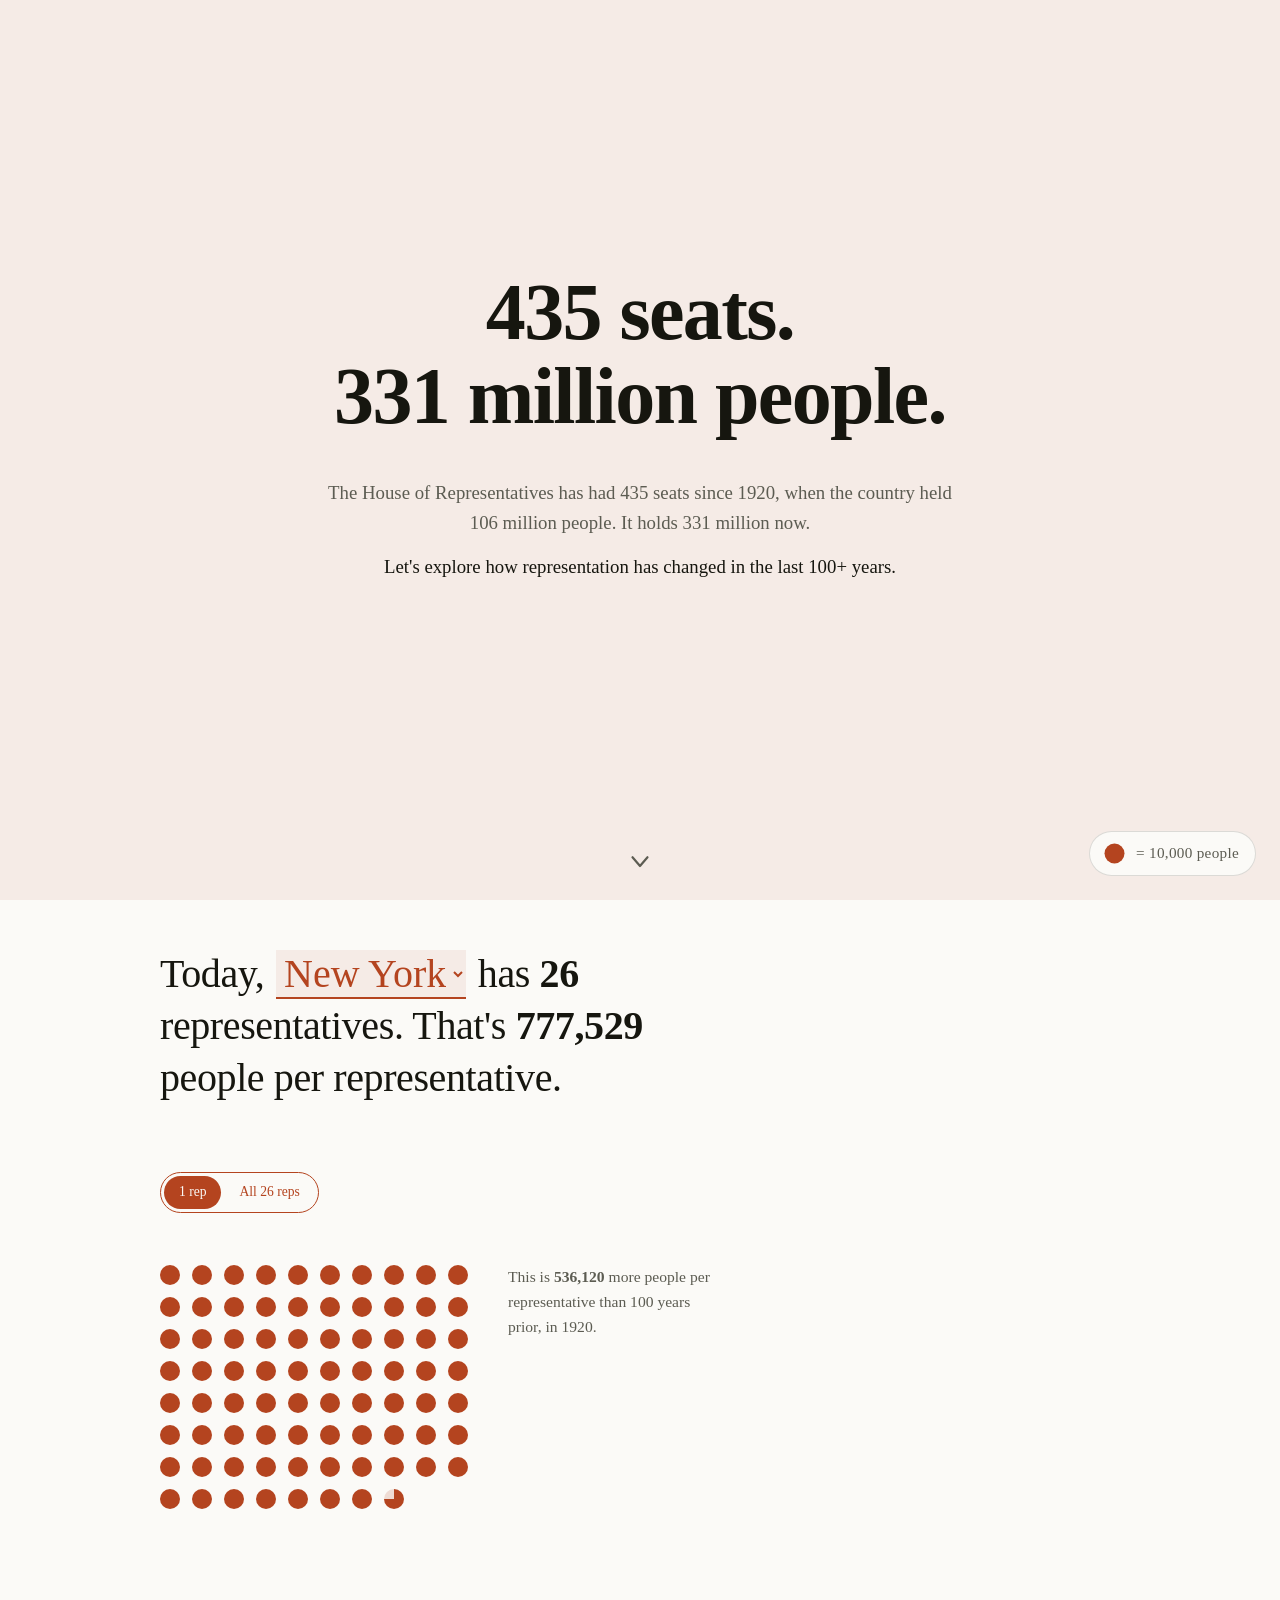
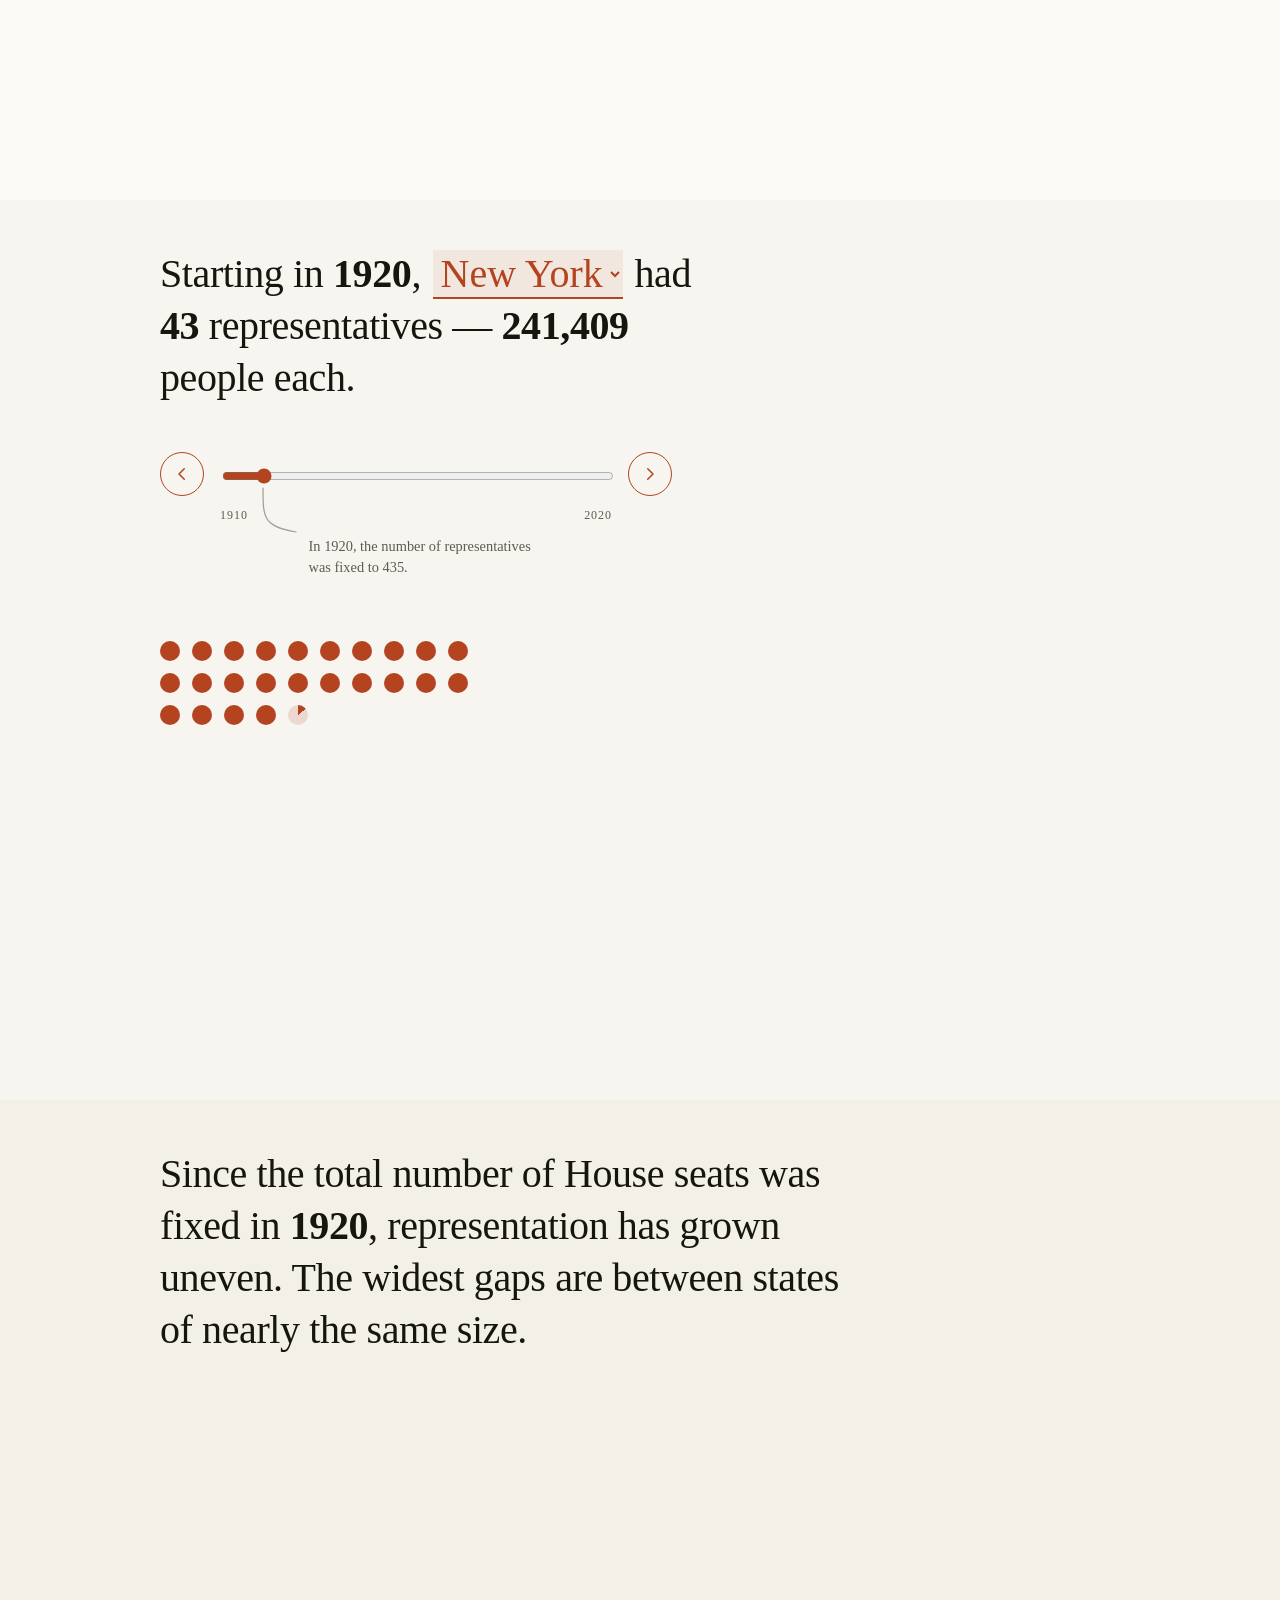
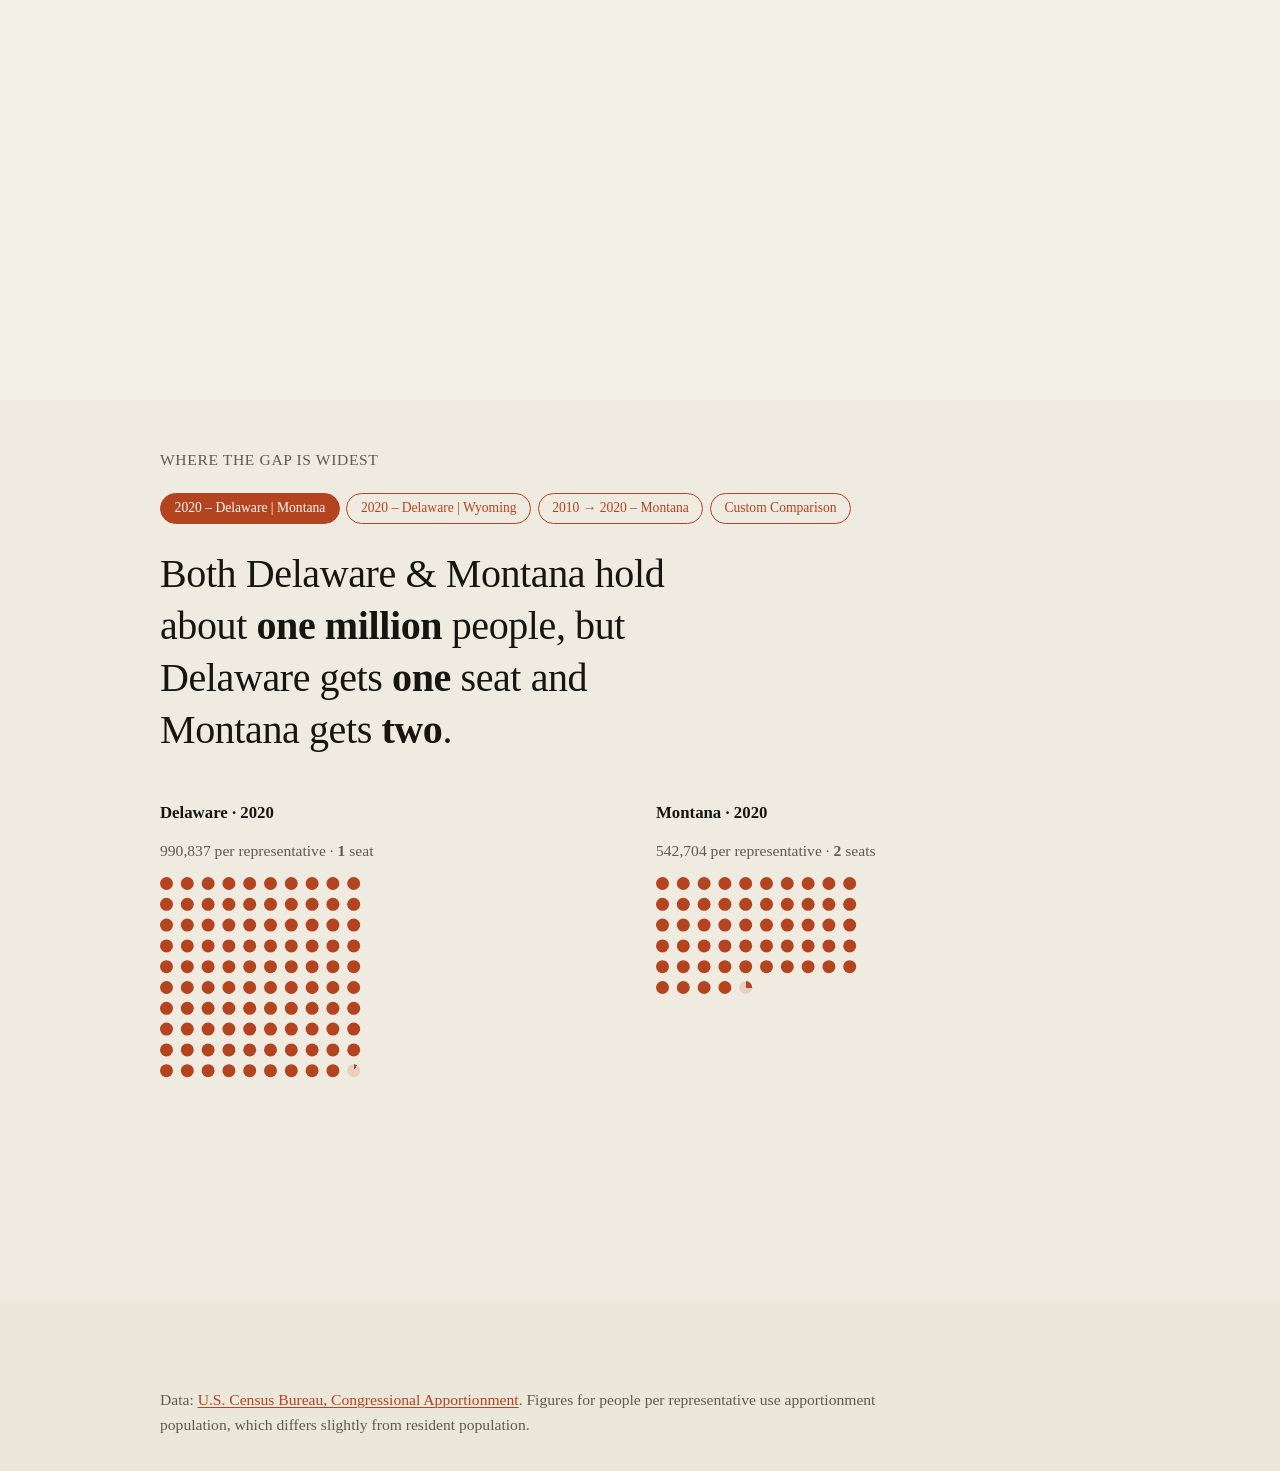
==== index.html @ c365c4c6 "One Dot Is 10,000 People — congressional apportionment, visualised How many people does a single mem" ====
<!doctype html>
<html lang="en">
<head>
<meta charset="utf-8">
<meta name="viewport" content="width=device-width, initial-scale=1">
<title>One Dot Is 10,000 People — Congressional Apportionment</title>
<meta name="description" content="How many people does a single member of the U.S. House of Representatives speak for? Census apportionment data, 1910 to 2020.">
<link rel="stylesheet" href="css/style.css">
</head>
<body>

<header class="cover">
  <div class="cover__inner">
    <h1 class="cover__headline">435 seats.<br>331 million people.</h1>
    <p class="cover__sub">
      The House of Representatives has had 435 seats since 1920, when the
      country held 106 million people. It holds 331 million now.
      <span class="cover__lead">Let's explore how representation has changed in the last 100+ years.</span>
      <span class="visually-hidden">Throughout, one dot stands for 10,000 people.</span>
    </p>
  </div>
  <p class="cover__scroll" aria-hidden="true">
    <svg viewBox="0 0 24 24" aria-hidden="true" focusable="false">
      <polyline points="6 9 12 16 18 9"></polyline>
    </svg>
  </p>
</header>

<main>
  <section class="section" id="section-1" aria-labelledby="section-1-heading">
    <h2 class="visually-hidden" id="section-1-heading">One representative</h2>
    <div class="section__pinned">


    <p class="headline" id="headline">
      Today,
      <label class="visually-hidden" for="state-select">Choose a state</label>
      <select id="state-select" class="state-select"></select>
      <span id="headline-rest"></span>
    </p>

    <div class="viewtoggle" id="view-toggle" role="group" aria-label="Grid view"></div>
    </div>

<div class="single-figure">
      <div class="grid-stage grid-stage--single" id="grid-stage"></div>
      <p class="note single-gain" id="single-gain"></p>
    </div>

    <!-- Changing the select rewrites the headline below the control
         rather than at it, so the change needs announcing. -->
    <p class="visually-hidden" id="live-region" role="status" aria-live="polite"></p>
  </section>

  <section class="section" id="section-2" aria-labelledby="section-2-heading">
    <h2 class="visually-hidden" id="section-2-heading">Change over time</h2>
    <div class="section__pinned">


    <p class="headline" id="timeline-headline"><span id="timeline-before"></span><label class="visually-hidden" for="timeline-state">Choose a state for the timeline</label><select id="timeline-state" class="state-select"></select><span id="timeline-rest"></span></p>

    <div class="player" id="player">
      <button type="button" class="player__step" id="year-prev" data-yearpicker="prev" aria-label="Previous census">
        <svg viewBox="0 0 24 24" aria-hidden="true" focusable="false">
          <polyline points="15 5 8 12 15 19"></polyline>
        </svg>
      </button>
      <div class="player__track">
        <label class="visually-hidden" for="year-slider">Census year</label>
        <!-- value is the index of the store's opening year (1920), not a
             year. YearPicker corrects it on first render; the literal is
             what shows until then. -->
        <input type="range" id="year-slider" data-yearpicker="slider" min="0" max="11" step="1" value="1">
        <div class="player__ends" aria-hidden="true"><span>1910</span><span>2020</span></div>
        <div class="player__mark" id="year-mark">
          <svg class="player__mark-line" viewBox="0 0 48 56" aria-hidden="true" focusable="false" preserveAspectRatio="none">
            <path d="M1 0 C1 30, 1 38, 34 44" />
          </svg>
          <span class="player__mark-note"></span>
        </div>
      </div>
      <button type="button" class="player__step" id="year-next" data-yearpicker="next" aria-label="Next census">
        <svg viewBox="0 0 24 24" aria-hidden="true" focusable="false">
          <polyline points="9 5 16 12 9 19"></polyline>
        </svg>
      </button>
    </div>
    </div>

<div class="timeline-figure">
      <div class="grid-stage timeline-stage" id="timeline-stage"></div>
      <p class="note timeline-gap" id="timeline-gap"></p>
    </div>

    <p class="visually-hidden" id="timeline-live" role="status" aria-live="polite"></p>
  </section>

  <section class="section section--divider" id="section-3" aria-labelledby="section-3-heading">
    <h2 class="visually-hidden" id="section-3-heading">Why the gap widens</h2>

    <div class="divider__inner">
      <p class="headline divider__lead">
        Since the total number of House seats was fixed in <strong>1920</strong>,
        representation has grown uneven. The widest gaps are between states of
        nearly the same size.
      </p>
    </div>
  </section>

  <section class="section" id="section-4" aria-labelledby="section-4-heading">
    <h2 class="visually-hidden" id="section-4-heading">Compare two states</h2>
    <div class="section__pinned">
      <p class="section__lead" id="compare-lead">Where the gap is widest</p>
      <div class="comparetabs" id="compare-tabs"></div>
      <p class="headline" id="compare-headline"></p>
    </div>

    <div class="compare" id="compare-panel">
      <div class="compare__side">
        <p class="compare__head" id="compare-head-a"></p>
        <p class="compare__controls" id="compare-controls-a" hidden>
          <label class="visually-hidden" for="compare-state-a">First state</label>
          <select id="compare-state-a" class="state-select"></select>
          <label class="visually-hidden" for="compare-year-a">First year</label>
          <select id="compare-year-a" class="state-select"></select>
        </p>
        <p class="note compare__count" id="compare-count-a"></p>
        <div class="compare__figure">
          <div class="grid-stage timeline-stage" id="compare-grid-a"></div>
          <p class="note compare__gap" id="compare-gap-a"></p>
        </div>
      </div>

      <div class="compare__side">
        <p class="compare__head" id="compare-head-b"></p>
        <p class="compare__controls" id="compare-controls-b" hidden>
          <label class="visually-hidden" for="compare-state-b">Second state</label>
          <select id="compare-state-b" class="state-select"></select>
          <label class="visually-hidden" for="compare-year-b">Second year</label>
          <select id="compare-year-b" class="state-select"></select>
        </p>
        <p class="note compare__count" id="compare-count-b"></p>
        <div class="compare__figure">
          <div class="grid-stage timeline-stage" id="compare-grid-b"></div>
          <p class="note compare__gap" id="compare-gap-b"></p>
        </div>
      </div>
    </div>

    <p class="visually-hidden" id="compare-live" role="status" aria-live="polite"></p>
  </section>

</main>

<footer class="closing-footer">
  <section class="section section--closing" id="section-5" aria-labelledby="section-5-heading">
    <h2 class="visually-hidden" id="section-5-heading">Closing</h2>

    <p class="note">
      Data: <a href="https://www.census.gov/data/tables/time-series/dec/apportionment-data-text.html">U.S.
      Census Bureau, Congressional Apportionment</a>. Figures for people per
      representative use apportionment population, which differs slightly
      from resident population.
    </p>
  </section>
</footer>

<!-- Fixed, because the unit is the contract every section depends on and
     the reader needs it wherever they are, not only on the cover. -->
<aside class="key" id="key" aria-label="Scale">
  <div class="key__swatch" id="key-swatch" aria-hidden="true"></div>
  <p class="key__label">= 10,000 people</p>
</aside>

<script src="js/data.js"></script>
<script src="js/dotgrid.js"></script>
<script src="js/format.js"></script>
<script src="js/records.js"></script>
<script src="js/store.js"></script>
<script src="js/yearpicker.js"></script>
<script src="js/section1.js"></script>
<script src="js/section2.js"></script>
<script src="js/comparetabs.js"></script>
<script src="js/section4.js"></script>
<script src="js/app.js"></script>
</body>
</html>
---- css/style.css ----
/* Design tokens. Every later section reads these; nothing hardcodes a
   dot size or colour of its own. */
:root {
  --paper: #fbfaf7;
  --ink: #16160f;
  --ink-soft: #5c5c52;
  --accent: #b4441f;

  --accent-dark: #8c3416;
  --accent-wash: rgba(180, 68, 31, 0.08);
  --accent-wash-strong: rgba(180, 68, 31, 0.18);
  /* --accent-wash composited over --paper. The cover needs the dropdown
     highlight as an OPAQUE ground: translucent, it would pick up the dark
     #ece7db body behind it and go muddy. Recompute both together. */
  --accent-wash-opaque: #f5ebe6;

  --dot-color: var(--accent);
  --dot-empty: rgba(180, 68, 31, 0.16);

  /* State B is the layout ground truth: dots are always laid out at this
     size, and State A scales the cluster up visually. Nothing in the
     transition touches layout. */
  --dot-size: 5px;
  --dot-gap: 3px;
  --single-scale: 4;

  /* How long a cluster takes to fly between the two views. Read by
     js/section1.js as well, to work out when the fan has finished and
     the gain note may arrive — change it here and both follow. */
  --fan-duration: 600ms;

  /* The cover's measure, and tuned to it: at 34rem the body ran three
     lines and the lead broke "100+ / years." apart. Two lines and one
     hold anywhere from 36rem to 46rem; this sits mid-band. Past 48rem
     the headline collapses to two lines as well, which is a different
     decision. */
  --measure: 40rem;
}

* { box-sizing: border-box; }

/* No focus ring anywhere — on this control or any added later. Keyboard
   focus is still shown, but as a change of fill rather than an outline,
   so it reads as emphasis instead of a border.
   ANY NEW CONTROL MUST DEFINE ITS OWN :focus-visible FILL. Without one it
   inherits this rule and becomes invisible to keyboard navigation. */
:focus-visible { outline: none; }

body {
  margin: 0;
  /* Matches the closing footer so no paper strip shows beneath it. */
  background: #ece7db;
  color: var(--ink);
  font: 1rem/1.6 Georgia, "Iowan Old Style", "Times New Roman", serif;
  -webkit-font-smoothing: antialiased;
}

/* --- Dot primitives. The 10-column rule lives here and nowhere else. --- */

.cluster {
  display: grid;
  grid-template-columns: repeat(10, var(--dot-size));
  gap: var(--dot-gap);
  width: max-content;
}

.dot {
  width: var(--dot-size);
  height: var(--dot-size);
  border-radius: 50%;
  background: var(--dot-color);
}

.dot--partial {
  background: conic-gradient(
    var(--dot-color) 0 var(--fill),
    var(--dot-empty) var(--fill) 100%
  );
}

/* --- Cover --- */

.cover {
  background: var(--accent-wash-opaque);
  min-height: 100vh;
  min-height: 100svh;
  display: flex;
  flex-direction: column;
  justify-content: center;
  align-items: center;
  padding: 2rem;
  text-align: center;
  position: relative;
}

.cover__inner { max-width: var(--measure); }

.cover__headline {
  font-size: clamp(2.5rem, 7vw, 5rem);
  line-height: 1.05;
  letter-spacing: -0.02em;
  /* The headline is the only thing on screen for 760ms before the body
     fades in under it; it needs room to read as its own beat. */
  margin: 0 0 2.5rem;
}

.cover__sub {
  font-size: clamp(1rem, 1.6vw, 1.175rem);
  color: var(--ink-soft);
  margin: 0 0 3rem;
}

/* Fixed, because the unit is the contract every section depends on: the
   reader needs it wherever they are, not only on the cover. */
.key {
  /* Fixed and opaque, so it sits over the reading column at most widths.
     Clicks must pass through to the controls beneath it. */
  pointer-events: none;
  position: fixed;
  right: 1.5rem;
  bottom: 1.5rem;
  z-index: 5;
  display: flex;
  align-items: center;
  gap: 0.75rem;
  padding: 0.6rem 1rem 0.6rem 0.85rem;
  background: var(--paper);
  border: 1px solid rgba(22, 22, 15, 0.14);
  border-radius: 999px;
}

@media (max-width: 30rem) {
  .key {
    right: 0.75rem;
    bottom: 0.75rem;
    padding: 0.45rem 0.8rem 0.45rem 0.65rem;
  }
}

/* The swatch is a real one-dot grid from the renderer, scaled to match
   what Section 1 shows, so the key can never describe something the page
   does not draw. */
.key__swatch {
  width: calc(var(--dot-size) * var(--single-scale));
  height: calc(var(--dot-size) * var(--single-scale));
  display: grid;
  place-items: center;
}

/* Two corrections to the shared .cluster rules, both specific to a grid
   holding a single dot:
   1. Collapse to one column. Every real grid holds 54 dots or more and
      wants all ten, but ten tracks around one dot reserve 77px of empty
      space and shove the label away from it.
   2. Scale the cluster, not the swatch. Scaling the swatch would blow its
      visual box up to four times the space layout reserves, and the
      invisible overhang would push the label away too. */
.key__swatch .cluster {
  grid-template-columns: var(--dot-size);
  transform: scale(var(--single-scale));
  transform-origin: center;
}

.key__label {
  margin: 0;
  font-size: 0.95rem;
  color: var(--ink-soft);
  letter-spacing: 0.02em;
}

/* Was the word "Scroll". An arrow says the same thing without reading as
   an instruction, and without needing translation. */
.cover__scroll {
  position: absolute;
  bottom: 1.5rem;
  margin: 0;
  line-height: 0;
  color: var(--ink-soft);
}

.cover__scroll svg {
  width: 30px;
  height: 30px;
  fill: none;
  stroke: currentColor;
  stroke-width: 1.75;
  stroke-linecap: round;
  stroke-linejoin: round;
}

/* --- Cover entrance ---
   The headline settles DOWNWARD into place, against the convention of
   rising from below, so it reads as the page coming to rest rather than
   as another scroll-driven reveal. Body copy then fades without moving:
   two moving things would compete.
   Both keyframes start from opacity 0 and both rely on fill-mode to hold
   that during the delay. The resting style is therefore the visible one —
   if these animations ever stop running, the cover must still be there.
   A test asserts exactly that. */
@keyframes cover-rise {
  from { opacity: 0; transform: translateY(-14px); }
  to   { opacity: 1; transform: translateY(0); }
}

@keyframes cover-fade {
  from { opacity: 0; }
  to   { opacity: 1; }
}

.cover__headline {
  animation: cover-rise 760ms cubic-bezier(0.22, 1, 0.36, 1) both;
}

/* Delayed by exactly the headline's duration: "after the title finishes",
   not overlapping it. A test holds the two in that order. */
.cover__sub,
.cover__scroll {
  animation: cover-fade 620ms ease 760ms both;
}

/* --- Sections --- */

/* Full-bleed, so the tint change is the whole width of the screen as one
   section slides over the last. The reading column is restored on the
   children instead. */
.section {
  padding: 3rem 2rem 4rem;
}

.section > * {
  max-width: 60rem;
  margin-left: auto;
  margin-right: auto;
}

.section--placeholder { color: var(--ink-soft); }

.section--placeholder h2 {
  font-size: 1.25rem;
  letter-spacing: 0.04em;
  text-transform: uppercase;
  margin: 0 0 0.5rem;
  color: var(--ink);
}

.section--placeholder p { margin: 0; }

/* --- Section 1 --- */

.visually-hidden {
  position: absolute;
  width: 1px; height: 1px;
  margin: -1px; padding: 0;
  overflow: hidden;
  clip: rect(0 0 0 0);
  white-space: nowrap;
  border: 0;
}

.headline {
  font-size: clamp(1.5rem, 3.4vw, 2.5rem);
  line-height: 1.3;
  letter-spacing: -0.01em;
  /* Longhand: the shorthand would zero the auto side margins that put a
     direct child of .section into the reading column. */
  margin-top: 0;
  margin-bottom: 3rem;
  max-width: 28ch;
}

/* The wash is the RESTING state, not the focused one: these dropdowns sit
   inside running sentences, and underlined serif text alone did not read
   as something you could operate. */
.state-select {
  font: inherit;
  color: var(--accent);
  background: var(--accent-wash);
  border: 0;
  border-bottom: 2px solid var(--accent);
  padding: 0 0.1em;
  cursor: pointer;
  /* Native select on a serif face needs a nudge to sit on the baseline. */
  margin: 0 0.05em;
  /* A native select sizes to its LONGEST option, so "Ohio" sat in a box
     cut for "District of Columbia". Invisible while the background was
     transparent; with the wash always on, that dead space is the most
     visible thing in the sentence. Unsupported in Firefox, where it
     degrades to exactly the old full-width box. */
  field-sizing: content;
}

/* Now that the wash is always on, deepening it cannot carry focus on its
   own — the two levels measure 1.16:1 against each other, against the 3:1
   WCAG 1.4.11 asks for. The ring is the indicator; the deeper wash and
   darker underline are secondary channels. Same ring as the slider thumb,
   so both controls share one focus language. */
.state-select:focus-visible {
  border-bottom-color: var(--accent-dark);
  background: var(--accent-wash-strong);
  outline: 2px solid var(--accent-dark);
  outline-offset: 2px;
  border-radius: 2px;
}

/* State B is the layout ground truth: clusters flow at their natural size
   and the stage is a wrapping flex container. State A is the same DOM with
   cluster 0 scaled up and its siblings pulled back to cluster 0's origin,
   so only transforms change between the two views and layout never moves. */
.grid-stage {
  position: relative;
  display: flex;
  flex-wrap: wrap;
  gap: calc(var(--dot-gap) * 4);
  align-content: flex-start;
  transition: height var(--fan-duration) cubic-bezier(0.22, 1, 0.36, 1);
}

.grid-stage .cluster {
  transition:
    transform var(--fan-duration) cubic-bezier(0.22, 1, 0.36, 1),
    opacity 320ms ease;
  /* --stagger is set per render so California's 52 clusters do not take
     five times longer to fan out than Wyoming's one. */
  transition-delay: calc(var(--i) * var(--stagger, 10ms));
  will-change: transform, opacity;
}

/* Collapsed: cluster 0 scales up in place; every sibling sits beneath it,
   invisible, ready to fan outward. --dx and --dy are measured once per
   render and written by app.js. */
.grid-stage--single .cluster {
  transform:
    translate(calc(-1 * var(--dx, 0px)), calc(-1 * var(--dy, 0px)))
    scale(var(--single-scale));
  transform-origin: top left;
}

.grid-stage--single .cluster:not(:first-child) {
  opacity: 0;
  pointer-events: none;
}

.grid-stage--expanded .cluster {
  transform: none;
  opacity: 1;
}

/* A rebuild re-measures offsets, which flushes style and would otherwise
   make every state change animate from wherever the old grid happened to
   be. Suppressed for one frame while the new grid is placed. */
.grid-stage.is-measuring,
.grid-stage.is-measuring .cluster {
  transition: none !important;
}

.note {
  font-size: 0.975rem;
  color: var(--ink-soft);
  /* Longhand on purpose: the shorthand would zero the auto side margins
     that put a direct child of .section into the reading column. */
  margin-top: 1.5rem;
  margin-bottom: 0;
}

@media (max-width: 30rem) {
  :root {
    /* Ten columns never changes. The dots shrink instead. */
    --dot-size: 4px;
    --dot-gap: 2px;
    --single-scale: 3.4;
  }
}

/* Segmented control. Both views are named, so the reader can see what
   they would be switching to rather than inferring it from a verb. */
.viewtoggle {
  display: inline-flex;
  margin: 1.25rem 0 2.5rem;
  border: 1px solid var(--accent);
  border-radius: 999px;
  padding: 3px;
  gap: 3px;
}

.viewtoggle__option {
  font: inherit;
  font-size: 0.85rem;
  color: var(--accent);
  background: transparent;
  border: 0;
  border-radius: 999px;
  padding: 0.4em 1.1em;
  cursor: pointer;
  white-space: nowrap;
  transition: background-color 160ms ease, color 160ms ease;
}

.viewtoggle__option:hover:not([aria-pressed="true"]):not(:disabled) {
  background: var(--accent-wash);
}

.viewtoggle__option[aria-pressed="true"] {
  background: var(--accent);
  color: var(--paper);
}

/* Fill, not a ring — deeper than hover so the two are distinguishable. */
.viewtoggle__option:focus-visible {
  background: var(--accent-wash-strong);
}

.viewtoggle__option[aria-pressed="true"]:focus-visible {
  background: var(--accent-dark);
}

/* A one-representative state has nothing to switch to. The control stays
   in place rather than disappearing, so the layout does not jump as the
   reader moves between states. */
.viewtoggle--disabled {
  border-color: var(--ink-soft);
  opacity: 0.4;
}

.viewtoggle--disabled .viewtoggle__option {
  color: var(--ink-soft);
  cursor: not-allowed;
}

.viewtoggle--disabled .viewtoggle__option[aria-pressed="true"] {
  background: var(--ink-soft);
  color: var(--paper);
}

@media (prefers-reduced-motion: reduce) {
  .viewtoggle__option { transition: none; }
}

/* Four thousand elements flying outward is exactly what this query is
   for. Cross-fade instead. */
@media (prefers-reduced-motion: reduce) {
  .grid-stage,
  .grid-stage .cluster {
    transition: opacity 160ms linear;
  }
  .grid-stage .cluster { transition-delay: 0ms; }
}

/* After the rule it overrides, not before: same specificity is decided by
   source order. Reduced motion cross-fades the grid in 160ms with no
   stagger, so the measured fan length no longer applies and the note
   would otherwise sit waiting for a fan that already finished. */
@media (prefers-reduced-motion: reduce) {
  .single-gain--arriving {
    animation-delay: 160ms;
    animation-duration: 120ms;
  }
}

/* Capacity grids: every dot exists at all times, lit or not, so a value
   change is a class toggle rather than a re-render. */
.dot--on { opacity: 1; }

/* Dots arrive and leave rather than appearing and vanishing. The stagger
   runs on index, so a row fills left to right and empties right to left.
   Montana 2010 -> 2020 sheds 45 dots at once and is the case this is for:
   it should read as a load being divided, not as the grid breaking. */
.timeline-stage .dot {
  opacity: 0;
  transform: scale(0.4);
  transition:
    opacity 320ms ease,
    transform 320ms cubic-bezier(0.22, 1, 0.36, 1);
  /* 3ms x 99 dots = 297ms of stagger, plus 320ms of transition, finishes
     inside the 700ms playback step. At 6ms the wave ran 914ms and each
     year was cut off by the next. */
  transition-delay: calc(var(--i) * 3ms);
}

.timeline-stage .dot--on {
  opacity: 1;
  transform: scale(1);
}

@media (prefers-reduced-motion: reduce) {
  .timeline-stage .dot {
    transition: none;
    transition-delay: 0ms;
  }
}

/* --- Section 2 --- */

.timeline-stage {
  display: block;
  position: relative;
}

/* Section 1's gain note sits beside the single cluster for the same
   reason .timeline-gap does: the stage reserves ten rows whatever the
   state, so anything placed after it in flow reads as a footnote to a
   void. The offset is the cluster's own width, rebuilt from the tokens
   the renderer lays out with, so the two cannot drift apart. */
.single-figure { position: relative; }

.single-gain {
  position: absolute;
  top: 0;
  left: calc(
    (10 * var(--dot-size) + 9 * var(--dot-gap)) * var(--single-scale) + 2.5rem
  );
  margin: 0;
  max-width: 26ch;
}

/* Explicit, so the rules above can never outrank the hidden attribute
   the way a display declaration would. */
.single-gain[hidden] { display: none; }

/* Coming back from the fanned-out view, every cluster is still flying
   inward. The sentence holds until they land, then arrives quickly —
   --gain-delay is written by js/section1.js from the cluster count,
   because the stagger makes the fan's length depend on the state. */
@keyframes gain-arrive {
  from { opacity: 0; }
  to   { opacity: 1; }
}

.single-gain--arriving {
  animation: gain-arrive 220ms ease var(--gain-delay, 600ms) both;
}

@media (max-width: 40rem) {
  /* No room beside a 308px cluster — it goes underneath instead. */
  .single-gain {
    position: static;
    margin-top: 1.5rem;
    max-width: none;
  }
}

/* The gap line goes where the dots would be, not under the empty space
   the stage reserves — otherwise a pre-statehood year reads as a void
   followed by a footnote. */
.timeline-figure { position: relative; }

.timeline-gap {
  position: absolute;
  top: 0;
  left: 0;
  margin: 0;
  max-width: 28ch;
}

.timeline-stage .cluster {
  transform: scale(var(--single-scale));
  transform-origin: top left;
}

.player {
  display: flex;
  /* Top, not centre: the chevrons and the slider are both --slider-h
     tall, so aligning their tops puts the chevrons' centres exactly on
     the bar. Centring instead balances them against the whole track —
     labels and annotation included — and drops them below it. */
  align-items: flex-start;
  gap: 1rem;
  margin: 1.25rem 0 2.5rem;
  max-width: 32rem;
}

/* Only the instance carrying the 1920 annotation reserves room for it.
   On .player it left Section 4, which has no annotation, with 104px of
   dead space between its timeline and its dropdowns. */
#player { margin-bottom: 6.5rem; }

.player__step {
  display: inline-flex;
  align-items: center;
  justify-content: center;
  width: 44px;
  min-height: 44px;
  flex: none;
  color: var(--accent);
  background: transparent;
  border: 1px solid var(--accent);
  border-radius: 999px;
  cursor: pointer;
  padding: 0;
  transition: background-color 160ms ease, color 160ms ease;
}

.player__step svg {
  width: 18px;
  height: 18px;
  fill: none;
  stroke: currentColor;
  stroke-width: 2;
  stroke-linecap: round;
  stroke-linejoin: round;
}

.player__step:hover:not(:disabled) { background: var(--accent-wash); }

/* Fill, not a ring — the global rule removes outlines. */
.player__step:focus-visible {
  background: var(--accent);
  color: var(--paper);
}

/* The end of the span, shown before it is reached rather than as a
   click that does nothing. */
.player__step:disabled {
  color: var(--ink-soft);
  border-color: var(--ink-soft);
  opacity: 0.35;
  cursor: not-allowed;
}

.player__track {
  flex: 1;
  position: relative;
}

/* --thumb: approximate width of a native range thumb. The real one is not
   exposed to CSS, and the thumb travels between its own half-widths, so
   the mark lands within a pixel or two rather than exactly.
   --slider-h must match the slider's height: the mark hangs from the
   middle of the slider so its line meets the track rather than floating
   below it. */
.player__track {
  --thumb: 16px;
  --slider-h: 44px;
}

.player__mark {
  position: absolute;
  top: calc(var(--slider-h) / 2);
  width: 0;
}

/* A curved leader rather than a vertical rule: it starts below the track
   so it never crosses the slider, then bends across to meet the note. The
   top of the curve still points at the 1920 stop. */
.player__mark-line {
  position: absolute;
  top: 0.9rem;
  left: 0;
  width: 3rem;
  height: 3.5rem;
  overflow: visible;
}

.player__mark-line path {
  fill: none;
  stroke: var(--ink-soft);
  stroke-width: 1.25;
  stroke-linecap: round;
  opacity: 0.55;
  vector-effect: non-scaling-stroke;
}

/* Offset to clear where the curve lands rather than sitting under it. */
.player__mark-note {
  position: absolute;
  top: 3.9rem;
  left: 2.9rem;
  width: 15rem;
  font-size: 0.9rem;
  line-height: 1.45;
  color: var(--ink-soft);
}

/* Narrow screens: the note hangs from a point ~9% along the track, so a
   fixed width runs off the right edge and scrolls the whole page
   sideways. Pulled back toward the track's start instead.
   Placed after the base rule deliberately — same specificity, so source
   order is what decides. */
@media (max-width: 40rem) {
  .player__mark-note {
    left: -2.5rem;
    top: 4.3rem;
    width: 13rem;
  }
}

/* Attribute, not id: the year picker is a component and the page holds
   two of them. Scoped to the first instance's id, the second instance
   rendered as a browser-default blue stub. */
[data-yearpicker="slider"] {
  width: 100%;
  height: var(--slider-h);
  accent-color: var(--accent);
  min-height: 44px;
  cursor: pointer;
}

/* A hue nudge alone is about 1.45:1 between focused and unfocused, well
   under the 3:1 WCAG 1.4.11 asks for. A wash over the whole track used to
   carry the difference, but it bloomed a soft blob around the control.
   The indicator is a crisp ring on the thumb instead: --accent-dark on
   --paper measures about 9:1, so one channel is enough and the track
   stays clean. Do not put the fill back without replacing the ring. */
[data-yearpicker="slider"]:focus-visible {
  accent-color: var(--accent-dark);
}

/* Paper first, then the dark ring: the gap keeps the ring legible where
   the thumb sits over the filled part of its own track. */
[data-yearpicker="slider"]:focus-visible::-webkit-slider-thumb {
  box-shadow: 0 0 0 2px var(--paper), 0 0 0 4px var(--accent-dark);
}

[data-yearpicker="slider"]:focus-visible::-moz-range-thumb {
  box-shadow: 0 0 0 2px var(--paper), 0 0 0 4px var(--accent-dark);
}

.player__ends {
  display: flex;
  justify-content: space-between;
  font-size: 0.75rem;
  letter-spacing: 0.08em;
  color: var(--ink-soft);
}

@media (max-width: 30rem) {
  .player { gap: 0.6rem; }
}

@media (prefers-reduced-motion: reduce) {
  .player__step { transition: none; }
}

/* --- Section 4: two states side by side --- */

:root {
  /* Two grids where Sections 1 and 2 have one, so a smaller scale. */
  --compare-scale: 2.6;
}

/* The tab strip. Pills in the .viewtoggle idiom, but a wrapping row of
   four labelled choices rather than a two-option toggle, so they are
   separate pills instead of one segmented control. */
.comparetabs {
  display: flex;
  flex-wrap: wrap;
  gap: 0.4rem;
  margin-bottom: 1.5rem;
}

.comparetabs__tab {
  font: inherit;
  font-size: 0.85rem;
  line-height: 1.2;
  color: var(--accent);
  background: transparent;
  border: 1px solid var(--accent);
  border-radius: 999px;
  padding: 0.4rem 0.85rem;
  cursor: pointer;
  white-space: nowrap;
  transition: background-color 160ms ease, color 160ms ease;
}

.comparetabs__tab:hover[aria-selected="false"] {
  background: var(--accent-wash);
}

.comparetabs__tab[aria-selected="true"] {
  background: var(--accent);
  color: var(--paper);
}

/* Its own fill, because :focus-visible { outline: none } is global and a
   control without one is invisible to a keyboard. The ring is the same
   one the dropdowns and the slider thumb use. */
.comparetabs__tab:focus-visible {
  outline: 2px solid var(--accent-dark);
  outline-offset: 2px;
}

@media (prefers-reduced-motion: reduce) {
  .comparetabs__tab { transition: none; }
}

/* On a preset the column names itself; the year is not decoration, since
   the Montana tab draws the same state in both columns. */
.compare__head {
  font-size: 1.05rem;
  font-weight: 700;
  margin-top: 0;
  margin-bottom: 0.15rem;
}

/* The same slot as .compare__head, holding controls instead of a label.
   Only one of the two is ever shown. */
.compare__controls {
  display: flex;
  flex-wrap: wrap;
  gap: 0.4rem;
  align-items: baseline;
  margin-top: 0;
  margin-bottom: 0.15rem;
}

/* .state-select already supplies the resting wash and the focus ring;
   only the sizing is the column's business. The year needs no more room
   than four digits, so the state takes the slack. */
.compare__controls .state-select { font-size: 1rem; }
.compare__controls #compare-state-a,
.compare__controls #compare-state-b { flex: 1 1 auto; min-width: 0; }

.compare__head[hidden],
.compare__controls[hidden] { display: none; }

/* Scoped to this section: the headline here is a caption for the two
   columns under it, not an opening statement with room to breathe like
   Sections 1 and 2. */
#section-4 .headline {
  margin-bottom: 0.5rem;
  /* js/section4.js pads this down so the sentence hangs at the bottom of
     a row sized to the tallest heading. Without box-sizing the padding
     would add to the height instead of being absorbed by it. */
  box-sizing: border-box;
}

/* Out of flow on Custom, not merely emptied — an empty .headline still
   carries its bottom margin and its reserved row, which left a screen of
   nothing above controls that need no argument. The panel jumps on this
   one tab, which is the accepted cost. */
#compare-headline[hidden] { display: none; }

.compare {
  display: flex;
  gap: 2rem;
  align-items: flex-start;
  margin-top: 1.5rem;
}

/* Never stacks: side by side is the whole point of the section, so the
   dots shrink instead. */
.compare__side {
  flex: 1 1 0;
  min-width: 0;
}

.compare__label {
  display: block;
  font-size: 0.75rem;
  letter-spacing: 0.08em;
  text-transform: uppercase;
  color: var(--ink-soft);
  margin-bottom: 0.35rem;
}

.compare__figure { position: relative; }

.compare__gap {
  position: absolute;
  top: 0;
  left: 0;
  margin: 0;
  max-width: 14ch;
}

/* The figure line labels the dots below it, so it needs air under it as
   well as over it — flush against the grid it read as the grid's first
   row. .note zeroes margin-bottom, which was right when this sat under
   the dots and wrong the moment it moved above them. */
.compare__count {
  margin-top: 0.75rem;
  margin-bottom: 0.85rem;
}

.compare .timeline-stage .cluster {
  transform: scale(var(--compare-scale));
  transform-origin: top left;
}

@media (max-width: 30rem) {
  :root { --compare-scale: 1.7; }
  .compare { gap: 1rem; }
}

/* --- Cover lead-in and section transitions --- */

.cover__lead {
  display: block;
  margin-top: 0.9rem;
  color: var(--ink);
}

.section__lead {
  font-size: 0.975rem;
  letter-spacing: 0.04em;
  text-transform: uppercase;
  color: var(--ink-soft);
  /* Longhand, for the same reason as .headline above. */
  margin-top: 0;
  margin-bottom: 1.25rem;
}

/* --- The divider ---
   Not a figure: no dots, no controls, no stage. It carries the mechanism
   the sections on either side demonstrate, so it is set as something to
   read rather than something to operate.
   Plain block flow, deliberately. It was centred in its screen, which
   both dropped it 217px below where every other section opens and —
   because .section > * carries margin-left/right: auto, and in flex
   layout an auto cross-axis margin beats align-items: stretch — shrank
   it to its content and centred it horizontally too, 209px off the
   shared column. Block flow gives both alignments for free. */

/* Carries .headline as well, so it is set at exactly the size every
   other section's sentence is — it does the same job. Only the measure
   differs: this one has no dropdown in it and no grid under it, so it
   can run a little wider than .headline's 28ch.
   Longhand margins: .divider__inner is a direct child of .section and
   the shorthand would zero the auto side margins that put it in the
   reading column. */
.divider__lead {
  max-width: 34ch;
  margin-top: 0;
  margin-bottom: 0;
}

/* --- Closing --- */

/* The closing and the fixed key are a pair at the foot of the page, so
   they share a vertical rhythm: the same bottom padding as the pill, and
   .closing-footer holds them the same distance off the page foot as the
   pill sits off the viewport. Equal padding over an equal edge puts the
   closing's LAST line and the pill's single line the same distance up
   from that edge — baseline alignment, with nothing measured.
   Change .key's bottom or padding and these follow; a test holds them
   together. */
.section--closing {
  padding-top: 4rem;
  padding-bottom: 0.6rem;
}

.closing {
  font-size: clamp(1.3rem, 2.6vw, 2rem);
  line-height: 1.35;
  letter-spacing: -0.01em;
  max-width: 24ch;
  margin: 0 0 2rem;
}

/* Reserve the pill's lane rather than narrowing the box. The closing
   shares a band with the fixed key now, and at full width its first line
   reached within 2px of the pill at 1280 and ran under it at others.
   A max-width cannot do this: .section > * carries auto side margins, so
   a narrower box is CENTRED in the column and its right edge moves
   further right, not less. Padding shortens the line and leaves the left
   edge where every other section's copy starts.
   Both the column's right edge and the pill track the viewport's right,
   so one reserve holds at every desktop width. */
@media (min-width: 48rem) {
  .section--closing .note { padding-right: 13rem; }
}

.section--closing a {
  color: var(--accent);
  text-decoration-thickness: 1px;
  text-underline-offset: 2px;
}

.section--closing a:focus-visible {
  background: var(--accent-wash);
}

/* --- Pinned headlines --- */

/* The sentence and the controls stay put while the dots scroll past, so a
   reader can step the year while the thing it changes is still on screen.
   Pinning whole sections was the alternative, but these sections run
   700-900px and would have to be cut down to fit a viewport. */
/* Kept as a grouping element only. Pinning the headline inside a section
   was the previous design; whole sections stack now. */
.section__pinned { padding-bottom: 0.75rem; }

/* Each section pins once its BOTTOM reaches the bottom of the viewport,
   and the next slides up over it.
   top: calc(100vh - 100%) is what makes that work for sections sized to
   their content: the percentage resolves against .stack__item, whose
   height is the section's own, so a section taller than the viewport
   gets a negative offset and settles bottom-aligned instead of pinning
   its top and hiding its own tail. No z-index: both are positioned with
   auto, so source order already paints each over the last. */
/* Gated on viewport size: while pinned, a section taller than the screen
   would have its lower half covered by the next card before the reader
   could reach it. Below this, sections simply scroll. */
/* The gate must exceed the TALLEST section, measured at 813px. In a
   stacking layout the incoming card covers the outgoing one from the
   bottom up, so a section taller than the viewport always has its tail
   covered before a reader reaches it — and bottom-pinning makes that
   worse, not better, because then the tail is covered first. There is no
   CSS arrangement that rescues it: the effect only works when a section
   fits. 52rem is 832px; below that, sections simply scroll.
   If the effect is wanted on shorter laptops, the sections have to get
   shorter — that is a design decision, not a CSS one. */
@media (min-width: 48rem) and (min-height: 52rem) {
  .section {
    position: sticky;
    top: 0;
  }
}

/* One idea, one screen. Floored rather than fixed, so a section whose
   content outgrows the viewport still shows all of it by scrolling —
   the floor lifts short sections, it never crops tall ones.
   Width-gated only: below 48rem the sections stack at their natural
   height and nothing pins, which is the mobile behaviour.
   The closing is excluded deliberately — it is one sentence and a source
   link, and a full screen of it is a full screen of nothing. */
@media (min-width: 48rem) {
  .section:not(.section--closing) { min-height: 100vh; }
}

/* Opaque, and stepped so the overlap is legible as it happens. */
#section-1 { background: #fbfaf7; }
#section-2 { background: #f7f5f0; }
#section-3 { background: #f3f0e8; }
#section-4 { background: #efebe1; }
#section-5 { background: #ece7db; }

/* The closing lives outside <main>, which is the sticky sections'
   containing block. Inside it, the pinned sections stayed over it — and
   because it is unpositioned it painted *beneath* them, so what showed at
   the foot of the page was a pinned section's lighter tint, not the
   closing at all. Out here the stack releases before it. */
.closing-footer {
  background: #ece7db;
  padding-bottom: 1.5rem;
}

@media (max-width: 30rem) {
  /* No shared band down here: the closing runs the full width, so the
     pill would sit ON the last line rather than beside it. Clear it
     instead — the pill is about 36px tall and sits 0.75rem up, so the
     copy stops above that and the two stack, which is what was asked
     for on small screens. */
  .section--closing { padding-bottom: 3.5rem; }
  .closing-footer { padding-bottom: 0.75rem; }
}

#section-5 { position: static; }

@media (prefers-reduced-motion: reduce) {
  /* Sections sliding over each other is motion a reader asked not to see. */
  .section { position: static; }

  /* The cover's entrance likewise. Removing the animation leaves the
     resting style, which is the finished one — nothing stays hidden. */
  .cover__headline,
  .cover__sub,
  .cover__scroll { animation: none; }
}
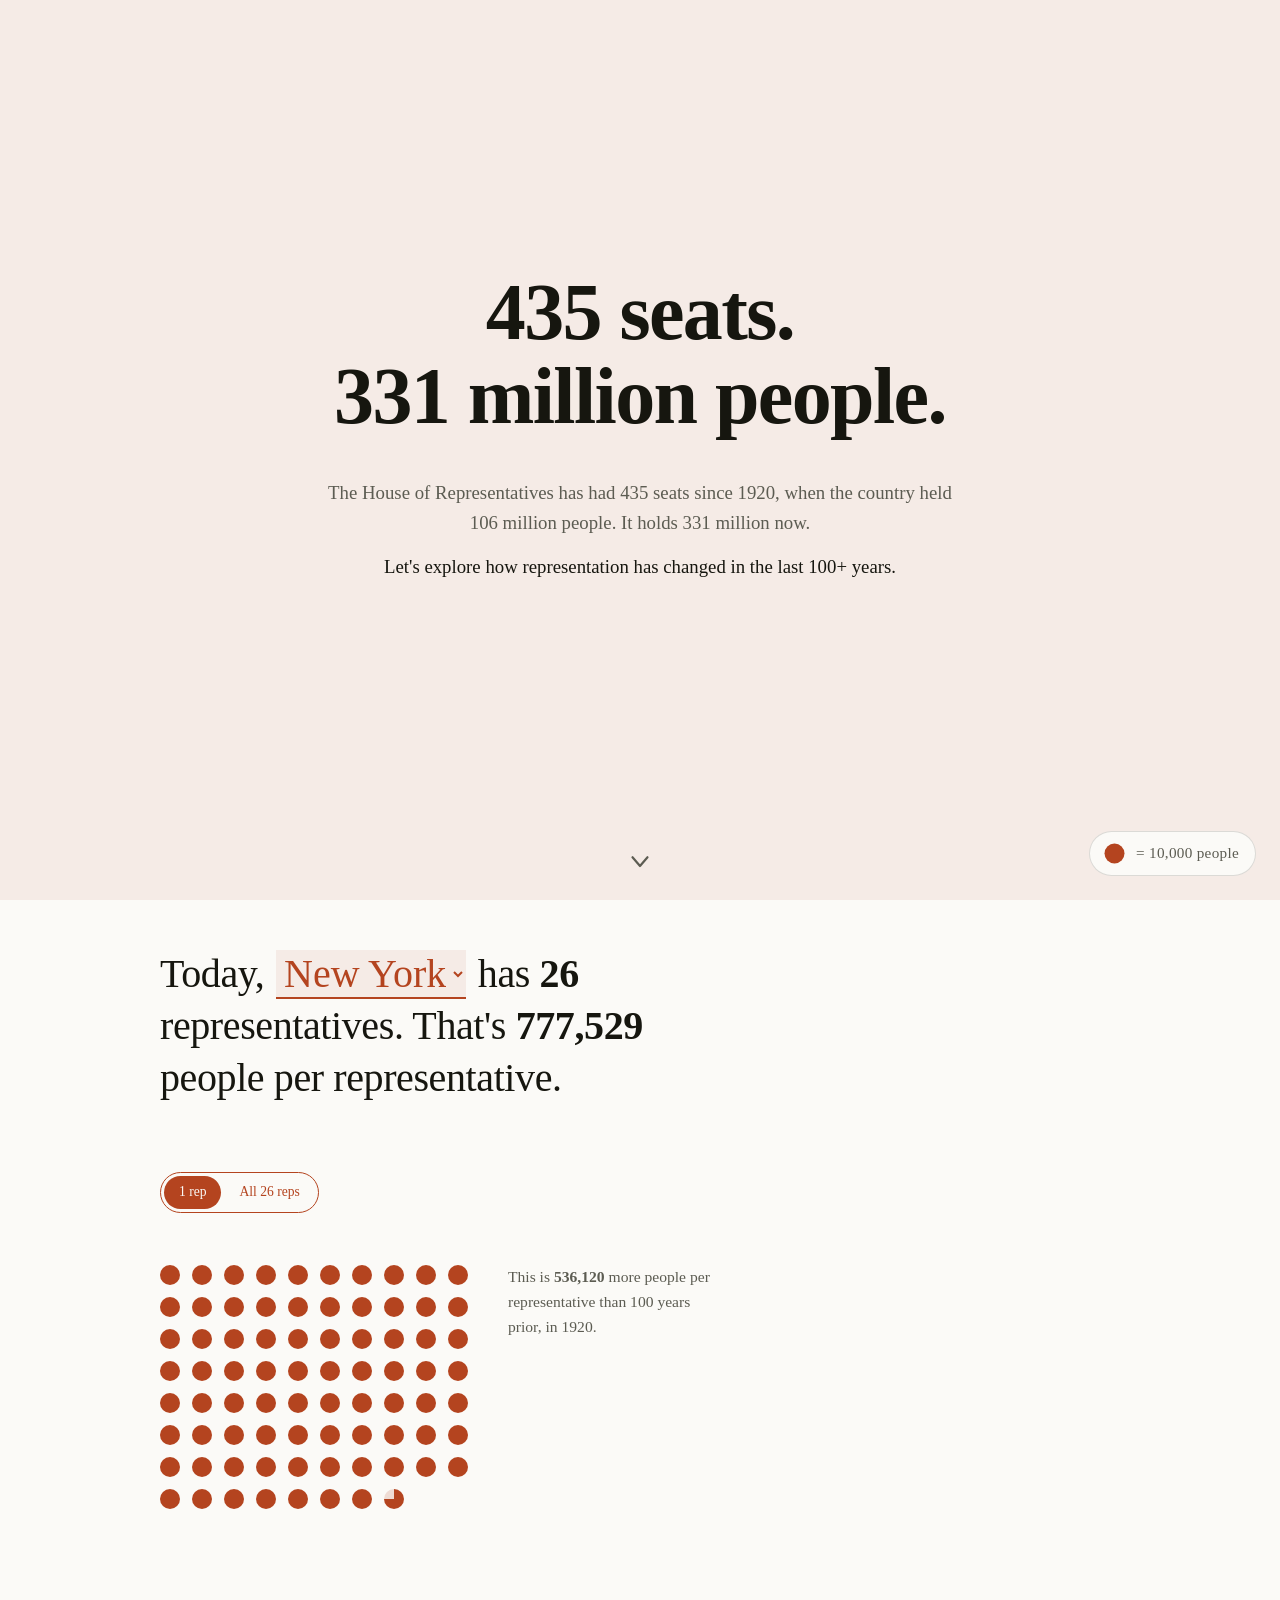
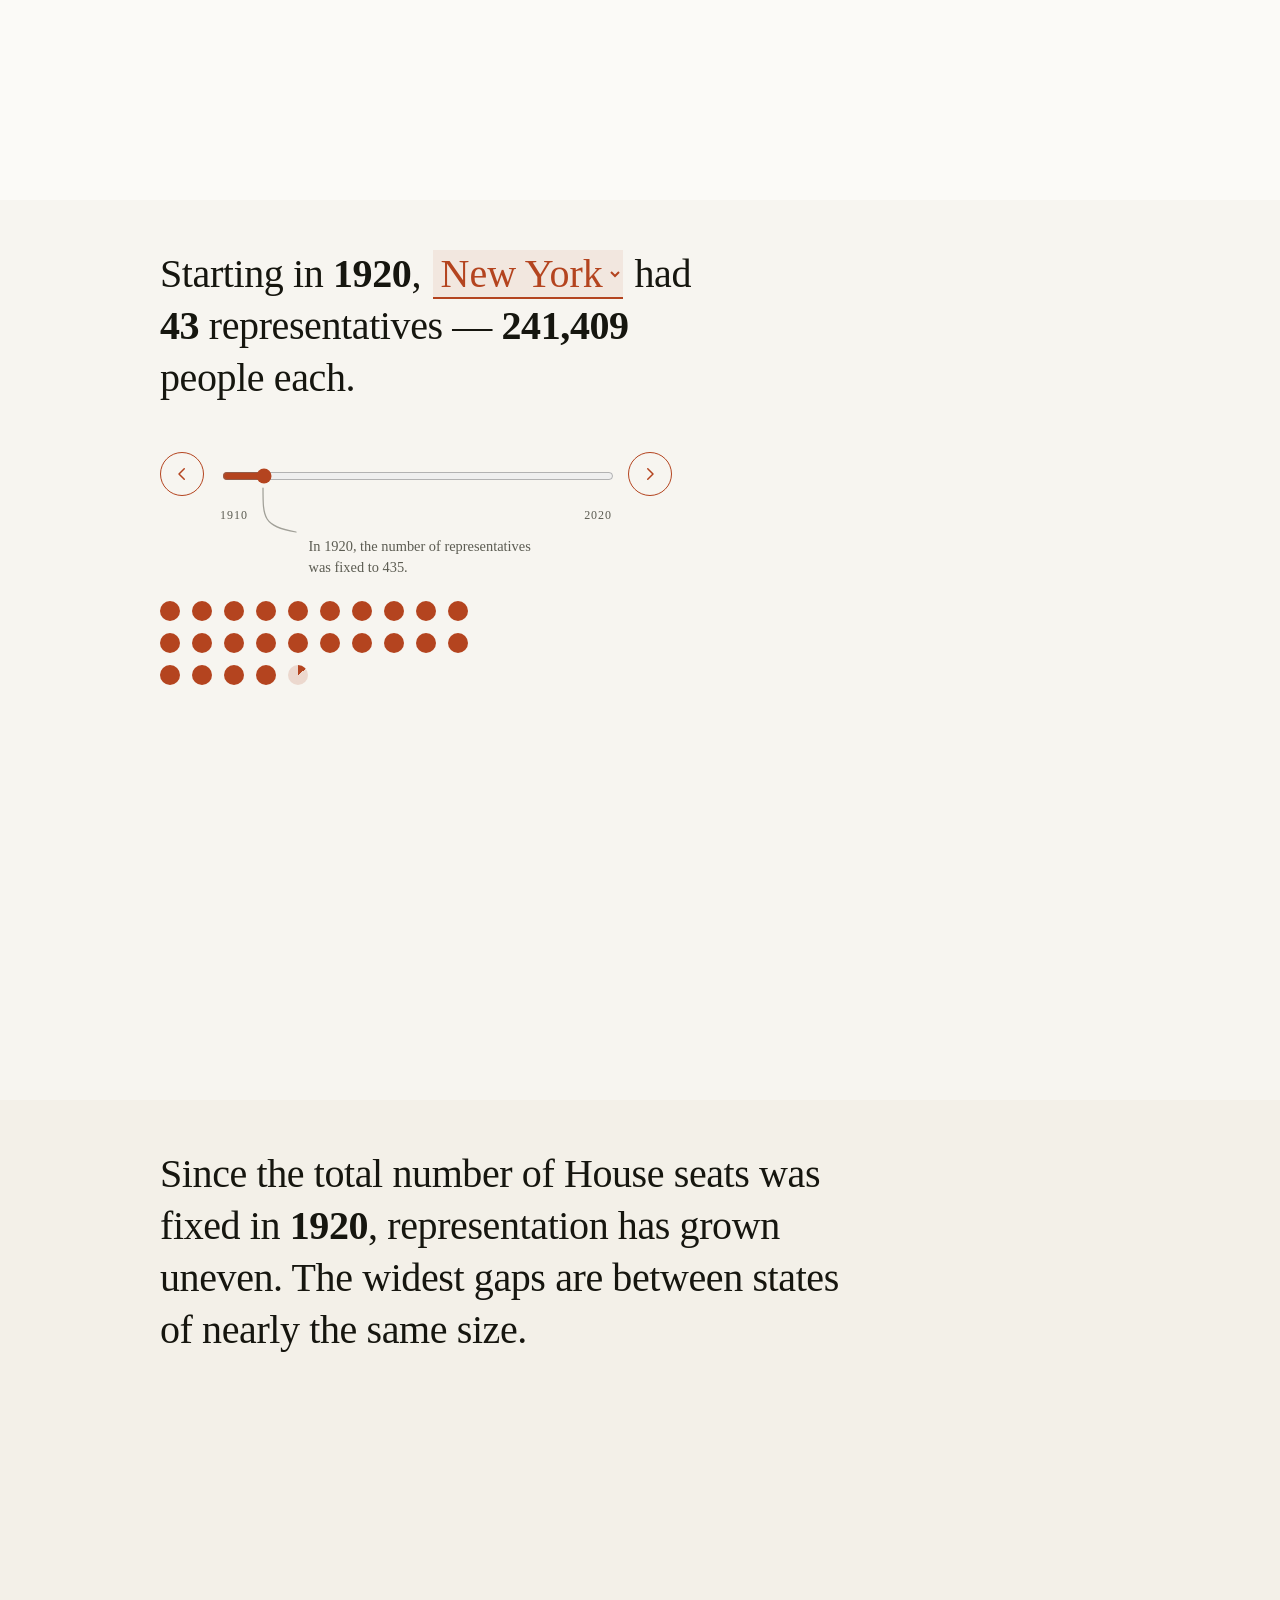
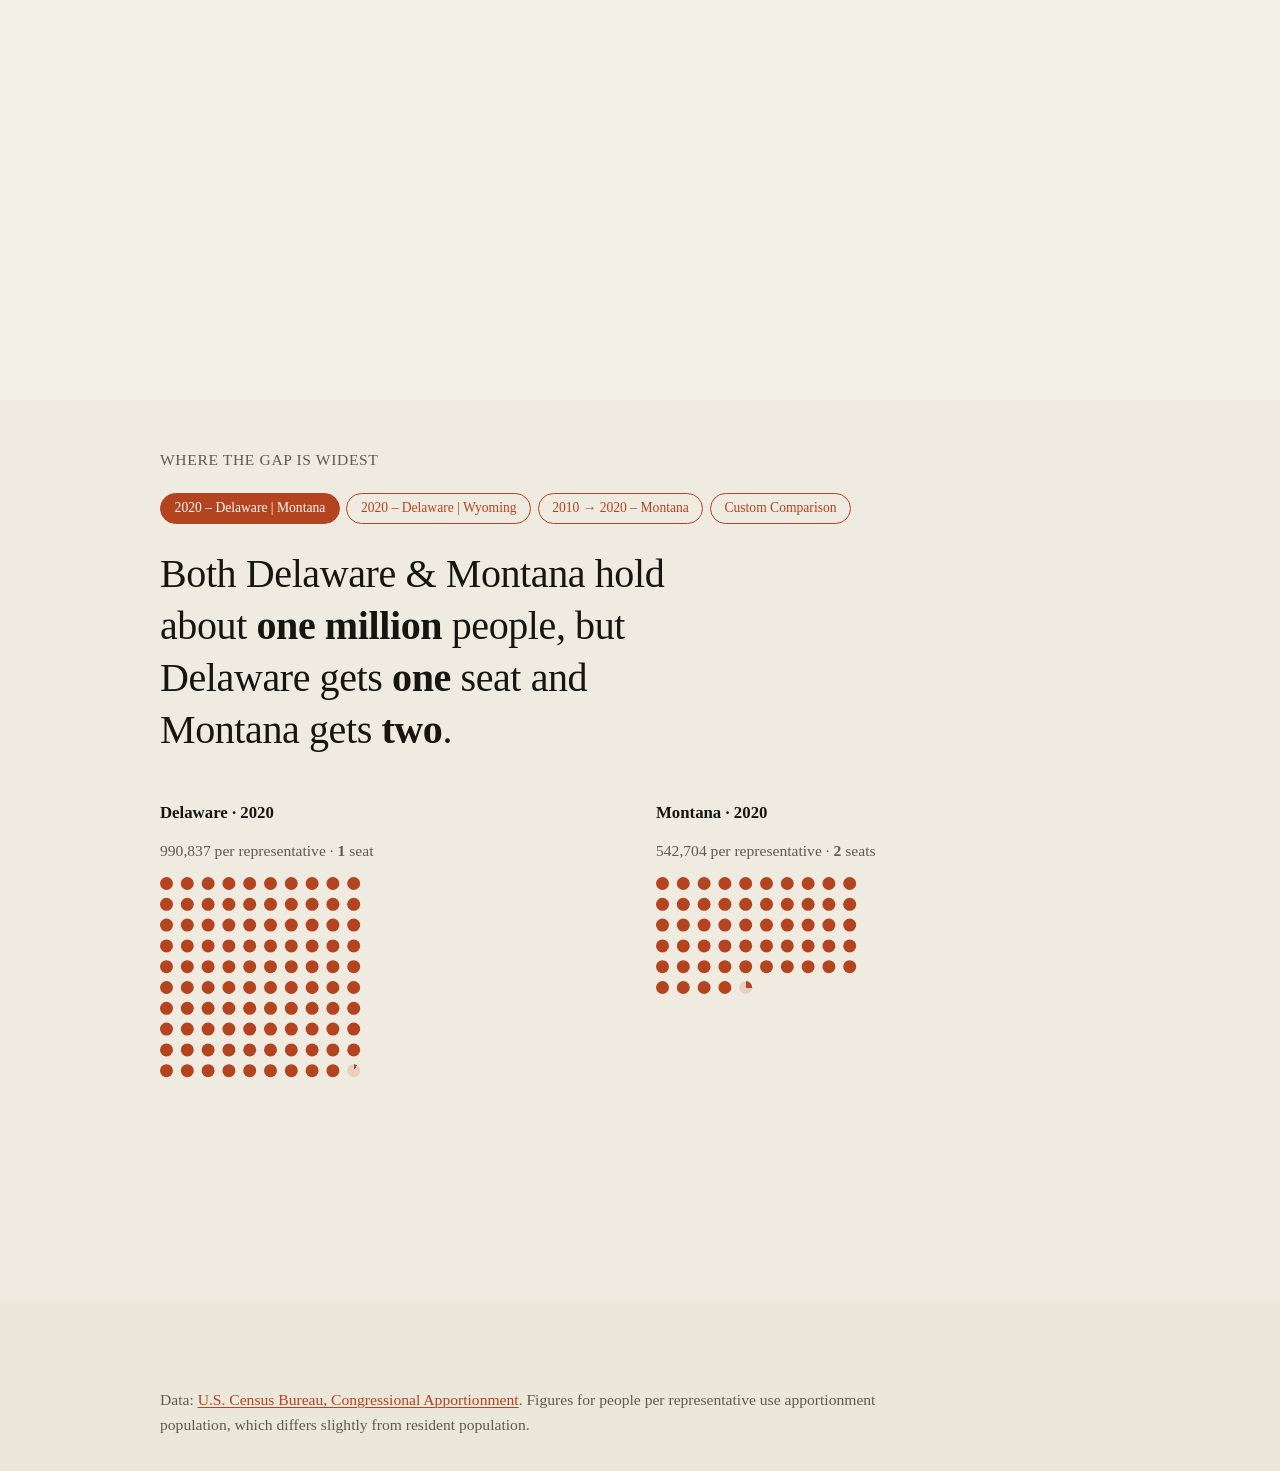
==== commit 6b9f7320: "fix: stack on laptops, and name the tab for the subject The sticky effect was gated on viewport heig" ====
--- a/index.html
+++ b/index.html
@@ -3,7 +3,7 @@
 <head>
 <meta charset="utf-8">
 <meta name="viewport" content="width=device-width, initial-scale=1">
-<title>One Dot Is 10,000 People — Congressional Apportionment</title>
+<title>Congressional Apportionment</title>
 <meta name="description" content="How many people does a single member of the U.S. House of Representatives speak for? Census apportionment data, 1910 to 2020.">
 <link rel="stylesheet" href="css/style.css">
 </head>
--- a/css/style.css
+++ b/css/style.css
@@ -571,7 +571,11 @@
 /* Only the instance carrying the 1920 annotation reserves room for it.
    On .player it left Section 4, which has no annotation, with 104px of
    dead space between its timeline and its dropdowns. */
-#player { margin-bottom: 6.5rem; }
+/* Room for the 1920 annotation hanging below the track. Trimmed from
+   6.5rem: it left 63px of slack between the note and the grid, and
+   Section 2 is the one section whose content ran past the fold of a
+   1280x800 laptop once the sticky height gate was removed. */
+#player { margin-bottom: 4rem; }
 
 .player__step {
   display: inline-flex;
@@ -987,19 +991,16 @@
    gets a negative offset and settles bottom-aligned instead of pinning
    its top and hiding its own tail. No z-index: both are positioned with
    auto, so source order already paints each over the last. */
-/* Gated on viewport size: while pinned, a section taller than the screen
-   would have its lower half covered by the next card before the reader
-   could reach it. Below this, sections simply scroll. */
-/* The gate must exceed the TALLEST section, measured at 813px. In a
-   stacking layout the incoming card covers the outgoing one from the
-   bottom up, so a section taller than the viewport always has its tail
-   covered before a reader reaches it — and bottom-pinning makes that
-   worse, not better, because then the tail is covered first. There is no
-   CSS arrangement that rescues it: the effect only works when a section
-   fits. 52rem is 832px; below that, sections simply scroll.
-   If the effect is wanted on shorter laptops, the sections have to get
-   shorter — that is a design decision, not a CSS one. */
-@media (min-width: 48rem) and (min-height: 52rem) {
+/* Width-gated only. There was a height gate too — 52rem, chosen to
+   exceed the tallest section — because in a stacking layout the incoming
+   card covers the outgoing one from the bottom up, so a section taller
+   than the viewport loses its tail. That gate switched the effect off
+   entirely on a 1280x800 laptop, which is a common screen, so the
+   sections were shortened instead: every one now ends its INK inside
+   713px, the viewport such a laptop leaves. A test holds that line.
+   The 4rem of bottom padding below the ink is covered and costs nothing.
+   ANY SECTION THAT GROWS PAST 713px OF INK LOSES CONTENT HERE. */
+@media (min-width: 700px) {
   .section {
     position: sticky;
     top: 0;
@@ -1013,7 +1014,7 @@
    height and nothing pins, which is the mobile behaviour.
    The closing is excluded deliberately — it is one sentence and a source
    link, and a full screen of it is a full screen of nothing. */
-@media (min-width: 48rem) {
+@media (min-width: 700px) {
   .section:not(.section--closing) { min-height: 100vh; }
 }
 
